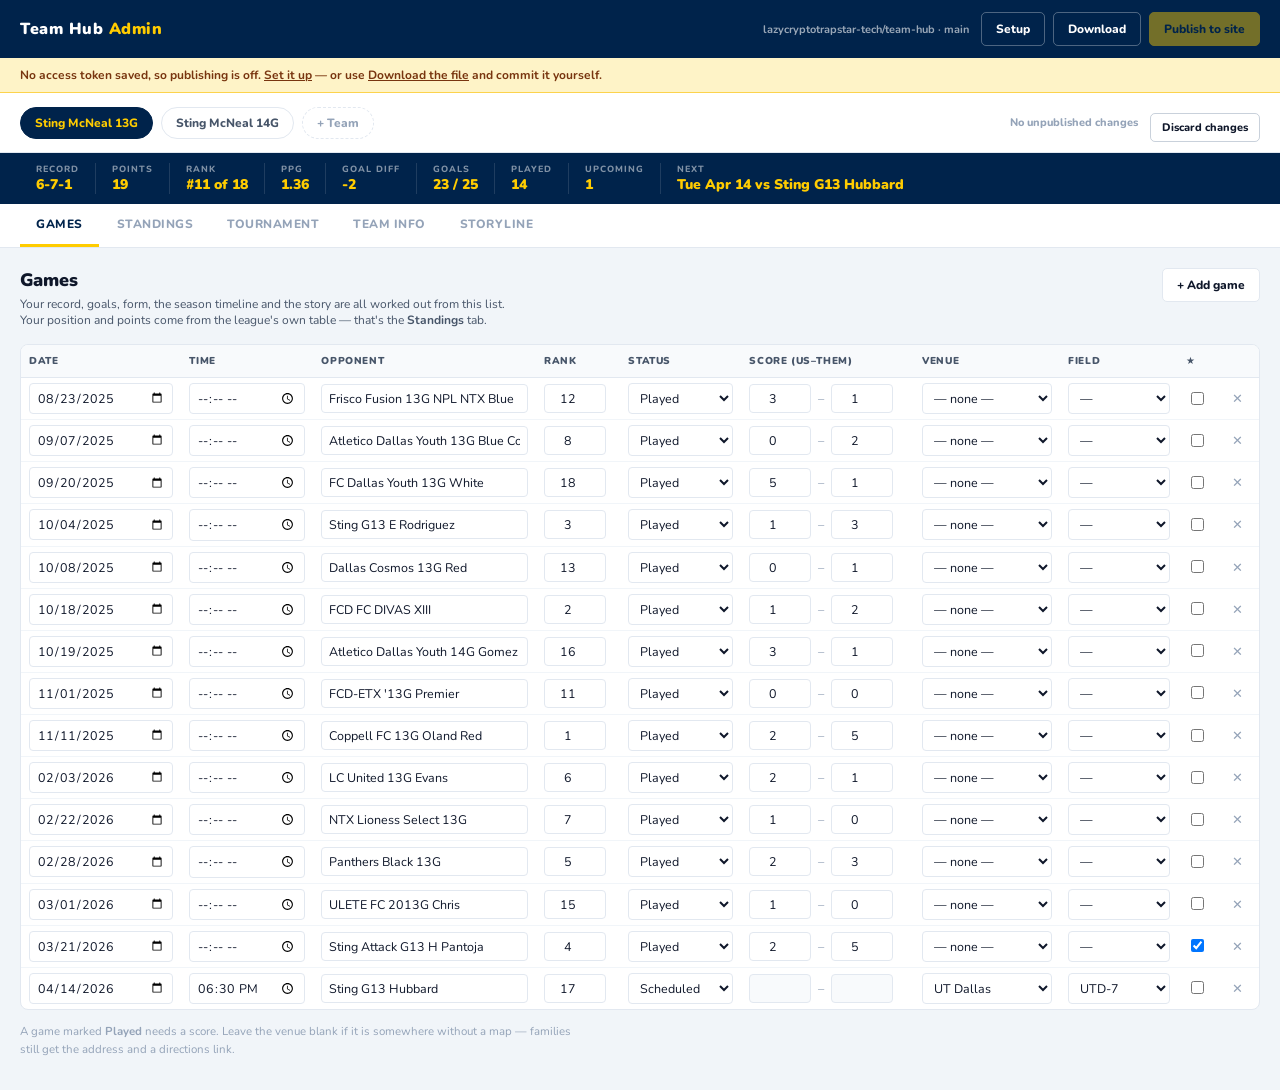
==== admin.html @ 91dd7885 "Add the admin editor, publishing, and saved storylines Team data no longer has to be edited by hand " ====
<!DOCTYPE html>
<html lang="en">
<head>
    <title>Team Hub · Admin</title>
    <meta charset="UTF-8">
    <meta name="viewport" content="width=device-width, initial-scale=1.0">
    <meta name="robots" content="noindex, nofollow">
    <link rel="icon" type="image/svg+xml" href="data:image/svg+xml,%3Csvg%20xmlns%3D%22http%3A//www.w3.org/2000/svg%22%20viewBox%3D%220%200%2032%2032%22%3E%3Crect%20width%3D%2232%22%20height%3D%2232%22%20rx%3D%224%22%20fill%3D%22%23111827%22/%3E%3Ctext%20x%3D%2216%22%20y%3D%2223%22%20font-family%3D%22Arial%20Black%2Csans-serif%22%20font-size%3D%2222%22%20font-weight%3D%22900%22%20text-anchor%3D%22middle%22%20fill%3D%22%23ffcc00%22%3EA%3C/text%3E%3C/svg%3E">
    <link href="https://fonts.googleapis.com/css2?family=Nunito:wght@400;600;700;800;900&display=swap" rel="stylesheet">
    <link rel="stylesheet" href="css/admin.css">
</head>
<body>
    <header class="admin-header">
        <div class="brand">Team Hub <span>Admin</span></div>
        <div class="header-right">
            <span class="repo-label" id="repoLabel"></span>
            <button class="btn ghost" onclick="openSetup()">Setup</button>
            <button class="btn ghost" onclick="exportJSON()">Download</button>
            <button class="btn primary" id="publishBtn" onclick="publish()" disabled>Publish to site</button>
        </div>
    </header>

    <div class="token-banner" id="tokenBanner" style="display:none;"></div>
    <div class="status-bar" id="statusBar"></div>

    <div class="sub-header">
        <div class="team-picker" id="teamPicker"></div>
        <div class="draft-controls">
            <span class="draft-flag" id="draftFlag"></span>
            <button class="btn ghost small" onclick="discardDraft()">Discard changes</button>
        </div>
    </div>

    <div class="summary-strip" id="summaryStrip"></div>

    <nav class="panel-nav" id="panelNav"></nav>

    <main class="admin-main">
        <div class="problems" id="problems"></div>
        <div id="panelBody"></div>
    </main>

    <!-- Setup -->
    <div class="modal" id="setupModal">
        <div class="modal-card">
            <div class="modal-head">
                <h2>Publishing setup</h2>
                <button class="modal-x" onclick="closeSetup()">✕</button>
            </div>
            <p class="modal-intro">
                Publishing saves your changes straight into the site's repository, and the site rebuilds itself a minute later.
                To do that it needs a GitHub access token.
            </p>
            <ol class="setup-steps">
                <li>Open <a href="https://github.com/settings/personal-access-tokens/new" target="_blank" rel="noopener">GitHub's fine-grained token page</a>.</li>
                <li>Under <strong>Repository access</strong>, choose <strong>Only select repositories</strong> and pick <strong>team-hub</strong>.</li>
                <li>Under <strong>Permissions → Repository permissions</strong>, set <strong>Contents</strong> to <strong>Read and write</strong>. Leave everything else alone.</li>
                <li>Generate it, copy it, and paste it below.</li>
            </ol>
            <div class="field-grid">
                <label class="field"><span>Owner</span><input type="text" id="cfgOwner"></label>
                <label class="field"><span>Repository</span><input type="text" id="cfgRepo"></label>
                <label class="field"><span>Branch</span><input type="text" id="cfgBranch"></label>
                <label class="field"><span>Access token</span><input type="password" id="cfgToken" placeholder="github_pat_…"></label>
            </div>
            <div class="setup-result" id="setupResult"></div>
            <p class="modal-warn">
                The token is stored in this browser only, and is only ever sent to GitHub. Anyone who can use this browser
                can publish with it — keep it off shared machines, and use <strong>Forget token</strong> when you are done.
            </p>
            <div class="modal-actions">
                <button class="btn ghost" onclick="forgetToken()">Forget token</button>
                <span class="spacer"></span>
                <button class="btn ghost" onclick="closeSetup()">Close</button>
                <button class="btn primary" onclick="saveSetup()">Save &amp; check</button>
            </div>
        </div>
    </div>

    <script src="js/data.js"></script>
    <script src="js/venue.js"></script>
    <script src="js/story.js"></script>
    <script src="js/admin/publish.js"></script>
    <script src="js/admin/admin.js"></script>
</body>
</html>
---- css/admin.css ----
:root{
    --ink:#0f172a; --ink-soft:#475569; --ink-faint:#94a3b8;
    --line:#e2e8f0; --bg:#f1f5f9; --card:#ffffff;
    --brand:#00234b; --accent:#ffcc00;
    --ok:#15803d; --warn:#b45309; --err:#b91c1c;
    --radius:8px;
}
*,*::before,*::after{box-sizing:border-box;}
body{margin:0;background:var(--bg);color:var(--ink);font-family:'Nunito',system-ui,sans-serif;font-size:14px;}
h2{margin:0;font-size:18px;font-weight:900;}
h3.sub-h{margin:28px 0 12px;font-size:13px;font-weight:900;text-transform:uppercase;letter-spacing:1px;color:var(--ink-soft);
    border-bottom:1px solid var(--line);padding-bottom:8px;}
a{color:var(--brand);}

/* header */
.admin-header{display:flex;align-items:center;justify-content:space-between;gap:16px;flex-wrap:wrap;
    background:var(--brand);color:white;padding:12px 20px;}
.brand{font-weight:900;font-size:16px;letter-spacing:0.5px;}
.brand span{color:var(--accent);}
.header-right{display:flex;align-items:center;gap:8px;flex-wrap:wrap;}
.repo-label{font-size:11px;color:rgba(255,255,255,0.6);font-weight:700;margin-right:4px;}

/* buttons */
.btn{font-family:inherit;font-weight:800;font-size:12px;padding:8px 14px;border-radius:5px;border:1.5px solid var(--line);
    background:var(--card);color:var(--ink);cursor:pointer;transition:all .15s;}
.btn:hover:not(:disabled){border-color:var(--brand);}
.btn:disabled{opacity:.45;cursor:default;}
.btn.primary{background:var(--accent);border-color:var(--accent);color:var(--brand);}
.btn.primary:hover:not(:disabled){filter:brightness(1.06);}
.btn.ghost{background:transparent;color:inherit;border-color:rgba(148,163,184,.5);}
.admin-header .btn.ghost{color:white;border-color:rgba(255,255,255,.3);}
.admin-header .btn.ghost:hover{border-color:var(--accent);}
.btn.small{padding:6px 11px;font-size:11px;margin-top:10px;}
.btn.ai{background:var(--brand);border-color:var(--brand);color:var(--accent);}
.btn.danger-ghost{color:var(--err);border-color:rgba(185,28,28,.35);background:transparent;}
button.link{background:none;border:none;color:inherit;text-decoration:underline;cursor:pointer;font:inherit;padding:0;}
.row-del{background:none;border:none;color:var(--ink-faint);cursor:pointer;font-size:13px;padding:2px 6px;border-radius:3px;}
.row-del:hover{color:var(--err);background:rgba(185,28,28,.08);}

/* banners */
.token-banner{background:#fef3c7;border-bottom:1px solid #fcd34d;color:#78350f;padding:9px 20px;font-size:12px;font-weight:700;}
.status-bar{padding:0 20px;font-size:12px;font-weight:800;line-height:0;transition:line-height .15s;}
.status-bar:not(:empty){padding:9px 20px;line-height:1.4;}
.status-bar.ok{background:#dcfce7;color:var(--ok);}
.status-bar.error{background:#fee2e2;color:var(--err);}
.status-bar.busy{background:#e0f2fe;color:#0369a1;}
.status-bar:not(.ok):not(.error):not(.busy):not(:empty){background:#f8fafc;color:var(--ink-soft);border-bottom:1px solid var(--line);}

/* sub header */
.sub-header{display:flex;align-items:center;justify-content:space-between;gap:12px;flex-wrap:wrap;
    background:var(--card);border-bottom:1px solid var(--line);padding:10px 20px;}
.team-picker{display:flex;gap:8px;flex-wrap:wrap;}
.team-btn{font-family:inherit;font-weight:800;font-size:12px;padding:7px 14px;border-radius:20px;
    border:1.5px solid var(--line);background:var(--card);color:var(--ink-soft);cursor:pointer;}
.team-btn.active{background:var(--brand);border-color:var(--brand);color:var(--accent);}
.team-btn.add{border-style:dashed;color:var(--ink-faint);}
.draft-controls{display:flex;align-items:center;gap:12px;}
.draft-flag{font-size:11px;font-weight:800;color:var(--ink-faint);}
.draft-flag.is-dirty{color:var(--warn);}

/* summary */
.summary-strip{display:flex;gap:0;flex-wrap:wrap;background:var(--brand);color:white;padding:10px 20px;}
.sum-item{padding:0 16px;border-right:1px solid rgba(255,255,255,.12);}
.sum-item:last-child{border-right:none;}
.sum-k{display:block;font-size:9px;letter-spacing:1px;text-transform:uppercase;color:rgba(255,255,255,.5);font-weight:800;}
.sum-v{display:block;font-size:14px;font-weight:900;color:var(--accent);}
.sum-warn{color:#fecaca;font-size:12px;font-weight:700;}

/* panels */
.panel-nav{display:flex;gap:2px;background:var(--card);border-bottom:1px solid var(--line);padding:0 20px;overflow-x:auto;}
.panel-btn{font-family:inherit;font-weight:800;font-size:12px;letter-spacing:.5px;text-transform:uppercase;
    padding:12px 16px;border:none;background:none;color:var(--ink-faint);cursor:pointer;border-bottom:3px solid transparent;white-space:nowrap;}
.panel-btn.active{color:var(--brand);border-bottom-color:var(--accent);}
.admin-main{max-width:1400px;margin:0 auto;padding:20px;}
.panel-head{display:flex;align-items:flex-start;justify-content:space-between;gap:16px;flex-wrap:wrap;margin-bottom:16px;}
.panel-sub{margin:4px 0 0;color:var(--ink-soft);font-size:12px;max-width:70ch;}
.hint{color:var(--ink-faint);font-size:11.5px;margin-top:12px;max-width:80ch;line-height:1.6;}
.empty-note{background:var(--card);border:1px dashed var(--line);border-radius:var(--radius);
    padding:28px;text-align:center;color:var(--ink-soft);font-size:13px;}

/* grid tables */
.table-wrap{background:var(--card);border:1px solid var(--line);border-radius:var(--radius);overflow-x:auto;}
table.grid{width:100%;border-collapse:collapse;font-size:12.5px;}
table.grid th{background:#f8fafc;text-align:left;font-size:10px;letter-spacing:.6px;text-transform:uppercase;
    color:var(--ink-soft);padding:9px 8px;border-bottom:1px solid var(--line);white-space:nowrap;font-weight:900;}
table.grid td{padding:5px 8px;border-bottom:1px solid #f1f5f9;vertical-align:middle;}
table.grid tr:last-child td{border-bottom:none;}
table.grid tr.ours{background:rgba(255,204,0,.10);}
table.grid td.center,table.grid th.center{text-align:center;}
table.grid td.calc,th.calc-th{background:#f8fafc;text-align:center;font-weight:800;color:var(--ink-soft);}
table.grid td.calc.strong{color:var(--brand);font-weight:900;}
table.grid input[type=text],table.grid input[type=number],table.grid input[type=date],table.grid input[type=time],table.grid select{
    font-family:inherit;font-size:12.5px;padding:5px 7px;border:1px solid var(--line);border-radius:4px;background:white;color:var(--ink);width:100%;min-width:80px;}
table.grid input:focus,table.grid select:focus{outline:2px solid rgba(0,35,75,.25);border-color:var(--brand);}
table.grid input:disabled{background:#f8fafc;color:var(--ink-faint);}
table.grid input.num{width:62px;min-width:62px;text-align:center;}
table.grid input.num2{width:78px;min-width:78px;text-align:center;}
table.grid input.wide{min-width:190px;}
.score-cell{white-space:nowrap;}
.score-cell input{display:inline-block;}
.score-cell .dash{color:var(--ink-faint);padding:0 4px;}

/* fields */
.field-grid{display:grid;grid-template-columns:repeat(auto-fill,minmax(260px,1fr));gap:14px;
    background:var(--card);border:1px solid var(--line);border-radius:var(--radius);padding:18px;}
.field{display:flex;flex-direction:column;gap:5px;font-size:11px;font-weight:800;color:var(--ink-soft);}
.field span{letter-spacing:.3px;}
.field input{font-family:inherit;font-size:13px;font-weight:600;color:var(--ink);
    padding:8px 10px;border:1px solid var(--line);border-radius:5px;background:white;}
.field input:focus{outline:2px solid rgba(0,35,75,.25);border-color:var(--brand);}
.field input[type=color]{padding:2px;height:38px;cursor:pointer;}
.field.checkbox{flex-direction:row;align-items:center;gap:10px;}
.field.checkbox input{width:18px;height:18px;}

/* story */
.story-meta{font-size:11px;font-weight:800;color:var(--ink-soft);margin-bottom:8px;}
.story-area{width:100%;font-family:inherit;font-size:14px;line-height:1.7;color:var(--ink);
    padding:16px;border:1px solid var(--line);border-radius:var(--radius);background:var(--card);resize:vertical;}
.story-area:focus{outline:2px solid rgba(0,35,75,.25);border-color:var(--brand);}
.story-actions{display:flex;gap:8px;flex-wrap:wrap;margin-top:12px;}
.story-err{color:var(--err);font-size:12px;font-weight:700;margin-top:10px;line-height:1.6;}
.story-err:empty{display:none;}
.story-preview{margin-top:18px;}
.story-preview:empty{display:none;}
.story-preview p{background:var(--card);border-left:3px solid var(--accent);padding:12px 16px;margin:0 0 8px;
    font-size:13.5px;line-height:1.7;border-radius:0 4px 4px 0;}
.preview-label{font-size:10px;font-weight:900;letter-spacing:1px;text-transform:uppercase;color:var(--ink-faint);margin-bottom:8px;}
.spin{display:inline-block;width:11px;height:11px;border:2px solid rgba(255,204,0,.3);border-top-color:var(--accent);
    border-radius:50%;animation:spin .7s linear infinite;vertical-align:middle;margin-right:6px;}
@keyframes spin{to{transform:rotate(360deg);}}

/* problems */
.problems{margin-bottom:0;}
.problems.open{background:var(--card);border:1px solid var(--line);border-left:4px solid var(--err);
    border-radius:var(--radius);padding:14px 16px;margin-bottom:18px;}
.problems-head{font-size:12px;font-weight:900;color:var(--err);margin-bottom:8px;}
.problem{font-size:12px;padding:3px 0;color:var(--ink-soft);}
.problem.error{color:var(--err);}
.problem.warn{color:var(--warn);}

/* modal */
.modal{display:none;position:fixed;inset:0;background:rgba(15,23,42,.55);z-index:100;padding:24px;overflow-y:auto;}
.modal.open{display:flex;align-items:flex-start;justify-content:center;}
.modal-card{background:var(--card);border-radius:12px;max-width:680px;width:100%;padding:24px;margin:auto;
    box-shadow:0 20px 60px rgba(0,0,0,.3);}
.modal-head{display:flex;align-items:center;justify-content:space-between;margin-bottom:12px;}
.modal-x{background:none;border:none;font-size:18px;color:var(--ink-faint);cursor:pointer;}
.modal-intro{color:var(--ink-soft);font-size:13px;line-height:1.6;margin:0 0 14px;}
.setup-steps{color:var(--ink-soft);font-size:12.5px;line-height:1.9;padding-left:20px;margin:0 0 18px;}
.setup-result{margin-top:14px;font-size:12px;font-weight:700;}
.setup-result.ok{color:var(--ok);}
.setup-result.err{color:var(--err);}
.modal-warn{background:#fef3c7;border:1px solid #fcd34d;color:#78350f;font-size:11.5px;line-height:1.6;
    padding:11px 14px;border-radius:6px;margin:16px 0 0;}
.modal-actions{display:flex;align-items:center;gap:8px;margin-top:18px;}
.modal-actions .spacer{flex:1;}

@media(max-width:720px){
    .admin-header{padding:10px 14px;}
    .admin-main{padding:14px;}
    .sub-header,.summary-strip,.panel-nav{padding-left:14px;padding-right:14px;}
    .sum-item{padding:0 10px;}
}
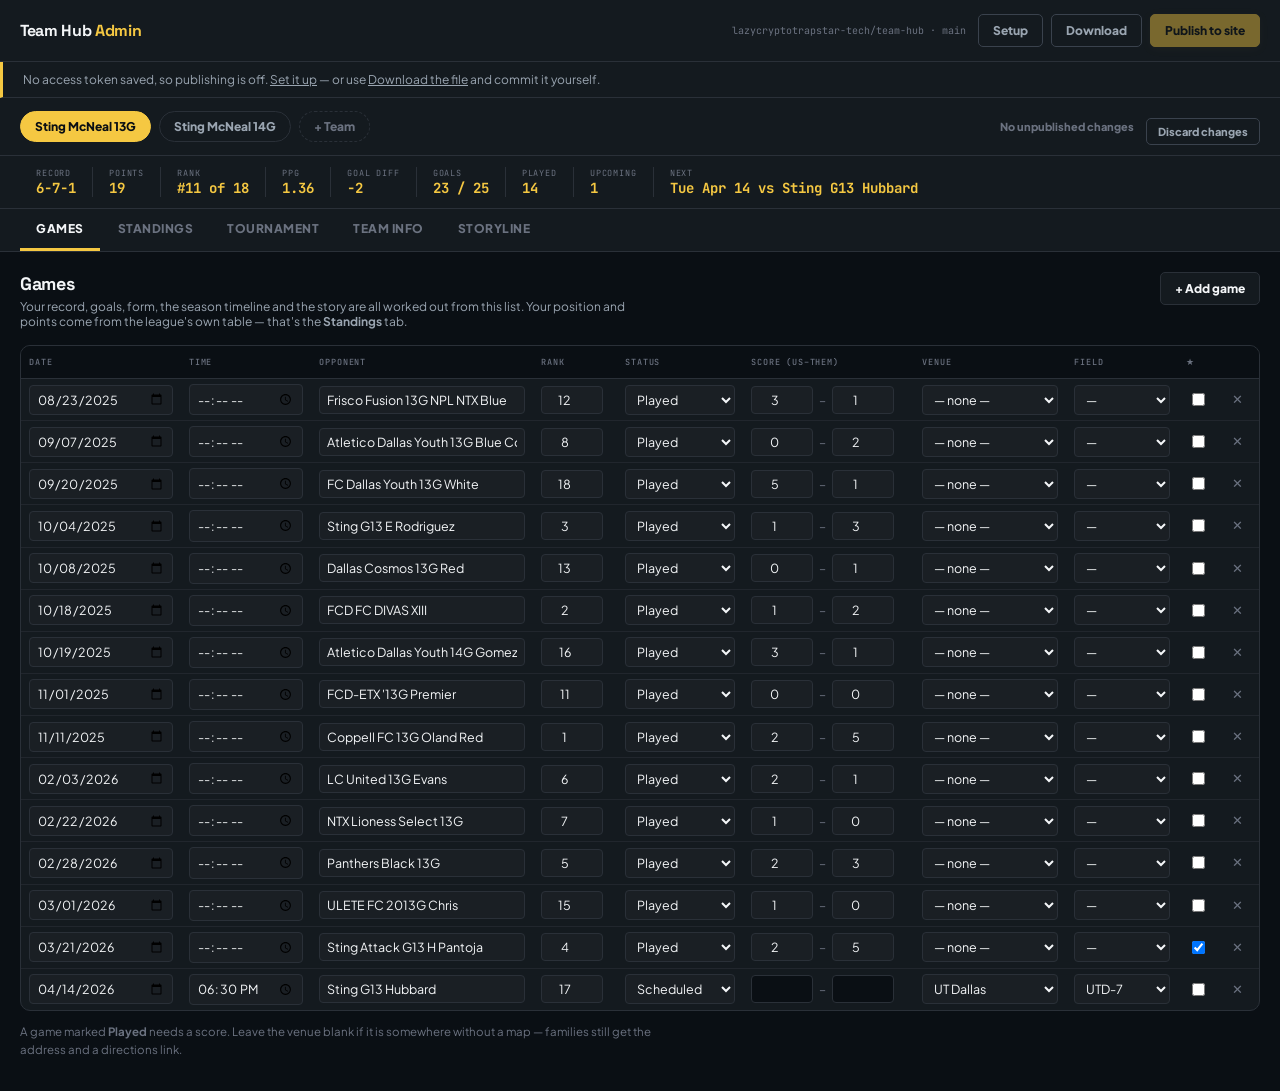
==== commit a089252e: "Rebuild the look on the Simple Genius design system Team Hub predates Simple Genius and still looked" ====
--- a/admin.html
+++ b/admin.html
@@ -6,7 +6,9 @@
     <meta name="viewport" content="width=device-width, initial-scale=1.0">
     <meta name="robots" content="noindex, nofollow">
     <link rel="icon" type="image/svg+xml" href="data:image/svg+xml,%3Csvg%20xmlns%3D%22http%3A//www.w3.org/2000/svg%22%20viewBox%3D%220%200%2032%2032%22%3E%3Crect%20width%3D%2232%22%20height%3D%2232%22%20rx%3D%224%22%20fill%3D%22%23111827%22/%3E%3Ctext%20x%3D%2216%22%20y%3D%2223%22%20font-family%3D%22Arial%20Black%2Csans-serif%22%20font-size%3D%2222%22%20font-weight%3D%22900%22%20text-anchor%3D%22middle%22%20fill%3D%22%23ffcc00%22%3EA%3C/text%3E%3C/svg%3E">
-    <link href="https://fonts.googleapis.com/css2?family=Nunito:wght@400;600;700;800;900&display=swap" rel="stylesheet">
+    <link rel="preconnect" href="https://fonts.googleapis.com">
+    <link rel="preconnect" href="https://fonts.gstatic.com" crossorigin>
+    <link href="https://fonts.googleapis.com/css2?family=Space+Grotesk:wght@500;600;700&family=Plus+Jakarta+Sans:wght@300;400;500;600;700;800&family=JetBrains+Mono:wght@400;500;700&display=swap" rel="stylesheet">
     <link rel="stylesheet" href="css/admin.css">
 </head>
 <body>
--- a/css/admin.css
+++ b/css/admin.css
@@ -1,98 +1,102 @@
 :root{
-    --ink:#0f172a; --ink-soft:#475569; --ink-faint:#94a3b8;
-    --line:#e2e8f0; --bg:#f1f5f9; --card:#ffffff;
-    --brand:#00234b; --accent:#ffcc00;
-    --ok:#15803d; --warn:#b45309; --err:#b91c1c;
-    --radius:8px;
+    --ink:#F4F6F8; --ink-soft:#9AA5B1; --ink-faint:#6B7280;
+    --line:#2A3038; --line2:#3A424D;
+    --bg:#0A0F14; --surface:#141A1F; --card:#1A1F24; --elevated:#20262E;
+    --brand:#1A1F24; --accent:#F5C842; --accent-soft:rgba(245,200,66,.08);
+    --ok:#3CDB7A; --warn:#F5C842; --err:#F26D5E;
+    --radius:10px;
+    --display:'Space Grotesk',system-ui,sans-serif;
+    --font:'Plus Jakarta Sans',system-ui,sans-serif;
+    --mono:'JetBrains Mono',ui-monospace,monospace;
 }
 *,*::before,*::after{box-sizing:border-box;}
-body{margin:0;background:var(--bg);color:var(--ink);font-family:'Nunito',system-ui,sans-serif;font-size:14px;}
-h2{margin:0;font-size:18px;font-weight:900;}
-h3.sub-h{margin:28px 0 12px;font-size:13px;font-weight:900;text-transform:uppercase;letter-spacing:1px;color:var(--ink-soft);
-    border-bottom:1px solid var(--line);padding-bottom:8px;}
-a{color:var(--brand);}
+body{margin:0;background:var(--bg);color:var(--ink);font-family:var(--font);font-size:14px;-webkit-font-smoothing:antialiased;}
+h2{margin:0;font-family:var(--display);font-size:18px;font-weight:700;letter-spacing:-.02em;}
+h3.sub-h{margin:28px 0 12px;font-family:var(--mono);font-size:10px;font-weight:500;text-transform:uppercase;letter-spacing:.14em;color:var(--accent);
+    border-bottom:2px solid var(--line);padding-bottom:10px;}
+a{color:var(--accent);}
 
 /* header */
 .admin-header{display:flex;align-items:center;justify-content:space-between;gap:16px;flex-wrap:wrap;
-    background:var(--brand);color:white;padding:12px 20px;}
-.brand{font-weight:900;font-size:16px;letter-spacing:0.5px;}
+    background:var(--surface);border-bottom:1px solid var(--line);color:var(--ink);padding:14px 20px;}
+.brand{font-family:var(--display);font-weight:700;font-size:16px;letter-spacing:-.02em;}
 .brand span{color:var(--accent);}
 .header-right{display:flex;align-items:center;gap:8px;flex-wrap:wrap;}
-.repo-label{font-size:11px;color:rgba(255,255,255,0.6);font-weight:700;margin-right:4px;}
+.repo-label{font-family:var(--mono);font-size:10px;color:var(--ink-faint);margin-right:4px;}
 
 /* buttons */
 .btn{font-family:inherit;font-weight:800;font-size:12px;padding:8px 14px;border-radius:5px;border:1.5px solid var(--line);
-    background:var(--card);color:var(--ink);cursor:pointer;transition:all .15s;}
-.btn:hover:not(:disabled){border-color:var(--brand);}
+    background:var(--surface);color:var(--ink);cursor:pointer;transition:all .15s;}
+.btn:hover:not(:disabled){border-color:var(--accent);color:var(--accent);}
 .btn:disabled{opacity:.45;cursor:default;}
-.btn.primary{background:var(--accent);border-color:var(--accent);color:var(--brand);}
+.btn.primary{background:var(--accent);border-color:var(--accent);color:var(--bg);box-shadow:0 2px 10px var(--accent-soft);}
 .btn.primary:hover:not(:disabled){filter:brightness(1.06);}
-.btn.ghost{background:transparent;color:inherit;border-color:rgba(148,163,184,.5);}
-.admin-header .btn.ghost{color:white;border-color:rgba(255,255,255,.3);}
+.btn.ghost{background:transparent;color:var(--ink-soft);border-color:var(--line2);}
+.admin-header .btn.ghost{color:var(--ink-soft);border-color:var(--line2);}
 .admin-header .btn.ghost:hover{border-color:var(--accent);}
 .btn.small{padding:6px 11px;font-size:11px;margin-top:10px;}
-.btn.ai{background:var(--brand);border-color:var(--brand);color:var(--accent);}
-.btn.danger-ghost{color:var(--err);border-color:rgba(185,28,28,.35);background:transparent;}
+.btn.ai{background:var(--elevated);border-color:var(--accent);color:var(--accent);}
+.btn.danger-ghost{color:var(--err);border-color:rgba(242,109,94,.35);background:transparent;}
 button.link{background:none;border:none;color:inherit;text-decoration:underline;cursor:pointer;font:inherit;padding:0;}
 .row-del{background:none;border:none;color:var(--ink-faint);cursor:pointer;font-size:13px;padding:2px 6px;border-radius:3px;}
-.row-del:hover{color:var(--err);background:rgba(185,28,28,.08);}
+.row-del:hover{color:var(--err);background:rgba(242,109,94,.12);}
 
 /* banners */
-.token-banner{background:#fef3c7;border-bottom:1px solid #fcd34d;color:#78350f;padding:9px 20px;font-size:12px;font-weight:700;}
+.token-banner{background:var(--surface);border-bottom:1px solid var(--line);border-left:3px solid var(--accent);color:var(--ink-soft);padding:10px 20px;font-size:12px;}
 .status-bar{padding:0 20px;font-size:12px;font-weight:800;line-height:0;transition:line-height .15s;}
 .status-bar:not(:empty){padding:9px 20px;line-height:1.4;}
-.status-bar.ok{background:#dcfce7;color:var(--ok);}
-.status-bar.error{background:#fee2e2;color:var(--err);}
-.status-bar.busy{background:#e0f2fe;color:#0369a1;}
-.status-bar:not(.ok):not(.error):not(.busy):not(:empty){background:#f8fafc;color:var(--ink-soft);border-bottom:1px solid var(--line);}
+.status-bar.ok{background:rgba(60,219,122,.1);color:var(--ok);}
+.status-bar.error{background:rgba(242,109,94,.1);color:var(--err);}
+.status-bar.busy{background:rgba(94,168,242,.1);color:#5EA8F2;}
+.status-bar:not(.ok):not(.error):not(.busy):not(:empty){background:var(--surface);color:var(--ink-soft);border-bottom:1px solid var(--line);}
 
 /* sub header */
 .sub-header{display:flex;align-items:center;justify-content:space-between;gap:12px;flex-wrap:wrap;
-    background:var(--card);border-bottom:1px solid var(--line);padding:10px 20px;}
+    background:var(--surface);border-bottom:1px solid var(--line);padding:10px 20px;}
 .team-picker{display:flex;gap:8px;flex-wrap:wrap;}
 .team-btn{font-family:inherit;font-weight:800;font-size:12px;padding:7px 14px;border-radius:20px;
-    border:1.5px solid var(--line);background:var(--card);color:var(--ink-soft);cursor:pointer;}
-.team-btn.active{background:var(--brand);border-color:var(--brand);color:var(--accent);}
+    border:1.5px solid var(--line);background:var(--surface);color:var(--ink-soft);cursor:pointer;}
+.team-btn.active{background:var(--accent);border-color:var(--accent);color:var(--bg);font-weight:800;}
 .team-btn.add{border-style:dashed;color:var(--ink-faint);}
 .draft-controls{display:flex;align-items:center;gap:12px;}
 .draft-flag{font-size:11px;font-weight:800;color:var(--ink-faint);}
 .draft-flag.is-dirty{color:var(--warn);}
 
 /* summary */
-.summary-strip{display:flex;gap:0;flex-wrap:wrap;background:var(--brand);color:white;padding:10px 20px;}
-.sum-item{padding:0 16px;border-right:1px solid rgba(255,255,255,.12);}
+.summary-strip{display:flex;gap:0;flex-wrap:wrap;background:var(--surface);border-bottom:1px solid var(--line);padding:11px 20px;}
+.sum-item{padding:0 16px;border-right:1px solid var(--line);}
 .sum-item:last-child{border-right:none;}
-.sum-k{display:block;font-size:9px;letter-spacing:1px;text-transform:uppercase;color:rgba(255,255,255,.5);font-weight:800;}
-.sum-v{display:block;font-size:14px;font-weight:900;color:var(--accent);}
-.sum-warn{color:#fecaca;font-size:12px;font-weight:700;}
+.sum-k{display:block;font-family:var(--mono);font-size:8.5px;letter-spacing:.1em;text-transform:uppercase;color:var(--ink-faint);}
+.sum-v{display:block;font-family:var(--mono);font-size:14px;font-weight:700;color:var(--accent);}
+.sum-warn{color:var(--err);font-size:12px;font-weight:700;}
 
 /* panels */
-.panel-nav{display:flex;gap:2px;background:var(--card);border-bottom:1px solid var(--line);padding:0 20px;overflow-x:auto;}
+.panel-nav{display:flex;gap:2px;background:var(--surface);border-bottom:1px solid var(--line);padding:0 20px;overflow-x:auto;}
 .panel-btn{font-family:inherit;font-weight:800;font-size:12px;letter-spacing:.5px;text-transform:uppercase;
     padding:12px 16px;border:none;background:none;color:var(--ink-faint);cursor:pointer;border-bottom:3px solid transparent;white-space:nowrap;}
-.panel-btn.active{color:var(--brand);border-bottom-color:var(--accent);}
+.panel-btn.active{color:var(--ink);border-bottom-color:var(--accent);}
 .admin-main{max-width:1400px;margin:0 auto;padding:20px;}
 .panel-head{display:flex;align-items:flex-start;justify-content:space-between;gap:16px;flex-wrap:wrap;margin-bottom:16px;}
 .panel-sub{margin:4px 0 0;color:var(--ink-soft);font-size:12px;max-width:70ch;}
 .hint{color:var(--ink-faint);font-size:11.5px;margin-top:12px;max-width:80ch;line-height:1.6;}
-.empty-note{background:var(--card);border:1px dashed var(--line);border-radius:var(--radius);
+.empty-note{background:var(--surface);border:1px dashed var(--line);border-radius:var(--radius);
     padding:28px;text-align:center;color:var(--ink-soft);font-size:13px;}
 
 /* grid tables */
-.table-wrap{background:var(--card);border:1px solid var(--line);border-radius:var(--radius);overflow-x:auto;}
+.table-wrap{background:var(--surface);border:1px solid var(--line);border-radius:var(--radius);overflow-x:auto;}
 table.grid{width:100%;border-collapse:collapse;font-size:12.5px;}
-table.grid th{background:#f8fafc;text-align:left;font-size:10px;letter-spacing:.6px;text-transform:uppercase;
-    color:var(--ink-soft);padding:9px 8px;border-bottom:1px solid var(--line);white-space:nowrap;font-weight:900;}
-table.grid td{padding:5px 8px;border-bottom:1px solid #f1f5f9;vertical-align:middle;}
+table.grid th{background:var(--bg);text-align:left;font-family:var(--mono);font-size:8.5px;letter-spacing:.1em;text-transform:uppercase;
+    color:var(--ink-faint);padding:10px 8px;border-bottom:1px solid var(--line);white-space:nowrap;font-weight:500;}
+table.grid td{padding:5px 8px;border-bottom:1px solid rgba(42,48,56,.6);vertical-align:middle;}
 table.grid tr:last-child td{border-bottom:none;}
-table.grid tr.ours{background:rgba(255,204,0,.10);}
+table.grid tr.ours{background:var(--elevated);box-shadow:inset 3px 0 0 var(--accent);}
 table.grid td.center,table.grid th.center{text-align:center;}
-table.grid td.calc,th.calc-th{background:#f8fafc;text-align:center;font-weight:800;color:var(--ink-soft);}
-table.grid td.calc.strong{color:var(--brand);font-weight:900;}
+table.grid td.calc,th.calc-th{background:var(--bg);font-family:var(--mono);text-align:center;font-weight:800;color:var(--ink-soft);}
+table.grid td.calc.strong{color:var(--accent);font-weight:700;}
 table.grid input[type=text],table.grid input[type=number],table.grid input[type=date],table.grid input[type=time],table.grid select{
-    font-family:inherit;font-size:12.5px;padding:5px 7px;border:1px solid var(--line);border-radius:4px;background:white;color:var(--ink);width:100%;min-width:80px;}
-table.grid input:focus,table.grid select:focus{outline:2px solid rgba(0,35,75,.25);border-color:var(--brand);}
-table.grid input:disabled{background:#f8fafc;color:var(--ink-faint);}
+    font-family:inherit;font-size:12.5px;padding:5px 7px;border:1px solid var(--line);border-radius:4px;background:var(--card);color:var(--ink);width:100%;min-width:80px;}
+table.grid input:focus,table.grid select:focus{outline:none;border-color:var(--accent);box-shadow:0 0 0 2px var(--accent-soft);}
+table.grid input:disabled{background:var(--bg);color:var(--ink-faint);}
 table.grid input.num{width:62px;min-width:62px;text-align:center;}
 table.grid input.num2{width:78px;min-width:78px;text-align:center;}
 table.grid input.wide{min-width:190px;}
@@ -102,21 +106,21 @@
 
 /* fields */
 .field-grid{display:grid;grid-template-columns:repeat(auto-fill,minmax(260px,1fr));gap:14px;
-    background:var(--card);border:1px solid var(--line);border-radius:var(--radius);padding:18px;}
+    background:var(--surface);border:1px solid var(--line);border-radius:var(--radius);padding:18px;}
 .field{display:flex;flex-direction:column;gap:5px;font-size:11px;font-weight:800;color:var(--ink-soft);}
 .field span{letter-spacing:.3px;}
 .field input{font-family:inherit;font-size:13px;font-weight:600;color:var(--ink);
-    padding:8px 10px;border:1px solid var(--line);border-radius:5px;background:white;}
-.field input:focus{outline:2px solid rgba(0,35,75,.25);border-color:var(--brand);}
+    padding:8px 10px;border:1px solid var(--line);border-radius:5px;background:var(--card);}
+.field input:focus{outline:none;border-color:var(--accent);box-shadow:0 0 0 2px var(--accent-soft);}
 .field input[type=color]{padding:2px;height:38px;cursor:pointer;}
 .field.checkbox{flex-direction:row;align-items:center;gap:10px;}
 .field.checkbox input{width:18px;height:18px;}
 
 /* story */
 .story-meta{font-size:11px;font-weight:800;color:var(--ink-soft);margin-bottom:8px;}
-.story-area{width:100%;font-family:inherit;font-size:14px;line-height:1.7;color:var(--ink);
-    padding:16px;border:1px solid var(--line);border-radius:var(--radius);background:var(--card);resize:vertical;}
-.story-area:focus{outline:2px solid rgba(0,35,75,.25);border-color:var(--brand);}
+.story-area{width:100%;font-family:inherit;font-size:14.5px;font-weight:300;line-height:1.8;color:var(--ink);
+    padding:18px;border:1px solid var(--line);border-radius:var(--radius);background:var(--card);resize:vertical;}
+.story-area:focus{outline:none;border-color:var(--accent);box-shadow:0 0 0 2px var(--accent-soft);}
 .story-actions{display:flex;gap:8px;flex-wrap:wrap;margin-top:12px;}
 .story-err{color:var(--err);font-size:12px;font-weight:700;margin-top:10px;line-height:1.6;}
 .story-err:empty{display:none;}
@@ -131,7 +135,7 @@
 
 /* problems */
 .problems{margin-bottom:0;}
-.problems.open{background:var(--card);border:1px solid var(--line);border-left:4px solid var(--err);
+.problems.open{background:var(--surface);border:1px solid var(--line);border-left:4px solid var(--err);
     border-radius:var(--radius);padding:14px 16px;margin-bottom:18px;}
 .problems-head{font-size:12px;font-weight:900;color:var(--err);margin-bottom:8px;}
 .problem{font-size:12px;padding:3px 0;color:var(--ink-soft);}
@@ -139,9 +143,9 @@
 .problem.warn{color:var(--warn);}
 
 /* modal */
-.modal{display:none;position:fixed;inset:0;background:rgba(15,23,42,.55);z-index:100;padding:24px;overflow-y:auto;}
+.modal{display:none;position:fixed;inset:0;background:rgba(10,15,20,.7);backdrop-filter:blur(4px);z-index:100;padding:24px;overflow-y:auto;}
 .modal.open{display:flex;align-items:flex-start;justify-content:center;}
-.modal-card{background:var(--card);border-radius:12px;max-width:680px;width:100%;padding:24px;margin:auto;
+.modal-card{background:var(--card);border:1px solid var(--line);border-radius:12px;max-width:680px;width:100%;padding:24px;margin:auto;
     box-shadow:0 20px 60px rgba(0,0,0,.3);}
 .modal-head{display:flex;align-items:center;justify-content:space-between;margin-bottom:12px;}
 .modal-x{background:none;border:none;font-size:18px;color:var(--ink-faint);cursor:pointer;}
@@ -150,7 +154,7 @@
 .setup-result{margin-top:14px;font-size:12px;font-weight:700;}
 .setup-result.ok{color:var(--ok);}
 .setup-result.err{color:var(--err);}
-.modal-warn{background:#fef3c7;border:1px solid #fcd34d;color:#78350f;font-size:11.5px;line-height:1.6;
+.modal-warn{background:var(--surface);border:1px solid var(--line);border-left:3px solid var(--accent);color:var(--ink-soft);font-size:11.5px;line-height:1.6;
     padding:11px 14px;border-radius:6px;margin:16px 0 0;}
 .modal-actions{display:flex;align-items:center;gap:8px;margin-top:18px;}
 .modal-actions .spacer{flex:1;}
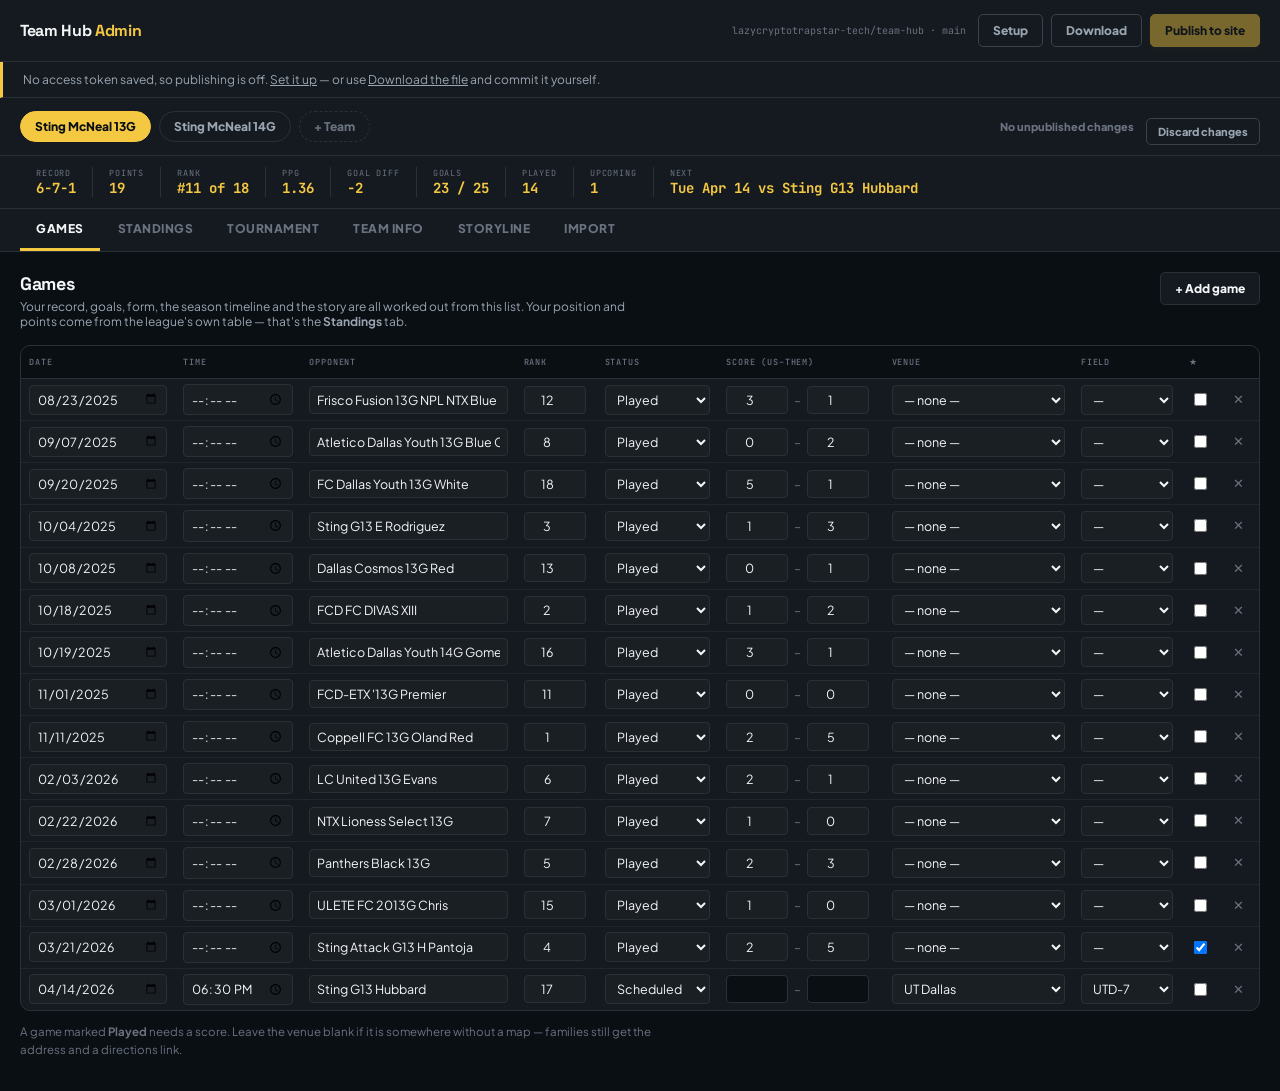
==== commit 605c6ae9: "Import a league table or a run of fixtures by pasting it Getting a season into the hub meant typing " ====
--- a/admin.html
+++ b/admin.html
@@ -83,6 +83,7 @@
     <script src="js/venue.js"></script>
     <script src="js/story.js"></script>
     <script src="js/admin/publish.js"></script>
+    <script src="js/admin/import.js"></script>
     <script src="js/admin/admin.js"></script>
 </body>
 </html>
--- a/css/admin.css
+++ b/css/admin.css
@@ -165,3 +165,24 @@
     .sub-header,.summary-strip,.panel-nav{padding-left:14px;padding-right:14px;}
     .sum-item{padding:0 10px;}
 }
+
+/* ===== IMPORT ===== */
+.import-controls{display:flex;gap:16px;flex-wrap:wrap;margin-bottom:14px;}
+.import-controls .field{min-width:220px;}
+.import-controls select,.import-controls input[type=file]{
+    font-family:inherit;font-size:13px;color:var(--ink);background:var(--card);
+    border:1px solid var(--line);border-radius:5px;padding:8px 10px;
+}
+.import-area{
+    width:100%;font-family:var(--mono);font-size:12.5px;line-height:1.7;color:var(--ink);
+    padding:14px 16px;border:1px solid var(--line);border-radius:var(--radius);
+    background:var(--card);resize:vertical;
+}
+.import-area:focus{outline:none;border-color:var(--accent);box-shadow:0 0 0 2px var(--accent-soft);}
+.import-actions{display:flex;align-items:center;gap:10px;flex-wrap:wrap;margin-top:12px;}
+.import-count{font-family:var(--mono);font-size:11px;color:var(--ink-faint);}
+.import-review-head{display:flex;align-items:flex-end;justify-content:space-between;gap:12px;flex-wrap:wrap;}
+.import-bulk{display:flex;gap:8px;}
+.import-note{font-family:var(--mono);font-size:10.5px;color:var(--warn);white-space:nowrap;}
+table.grid tr.row-off{opacity:.42;}
+.hint code{font-family:var(--mono);font-size:11px;background:var(--card);border:1px solid var(--line);border-radius:3px;padding:1px 5px;}
